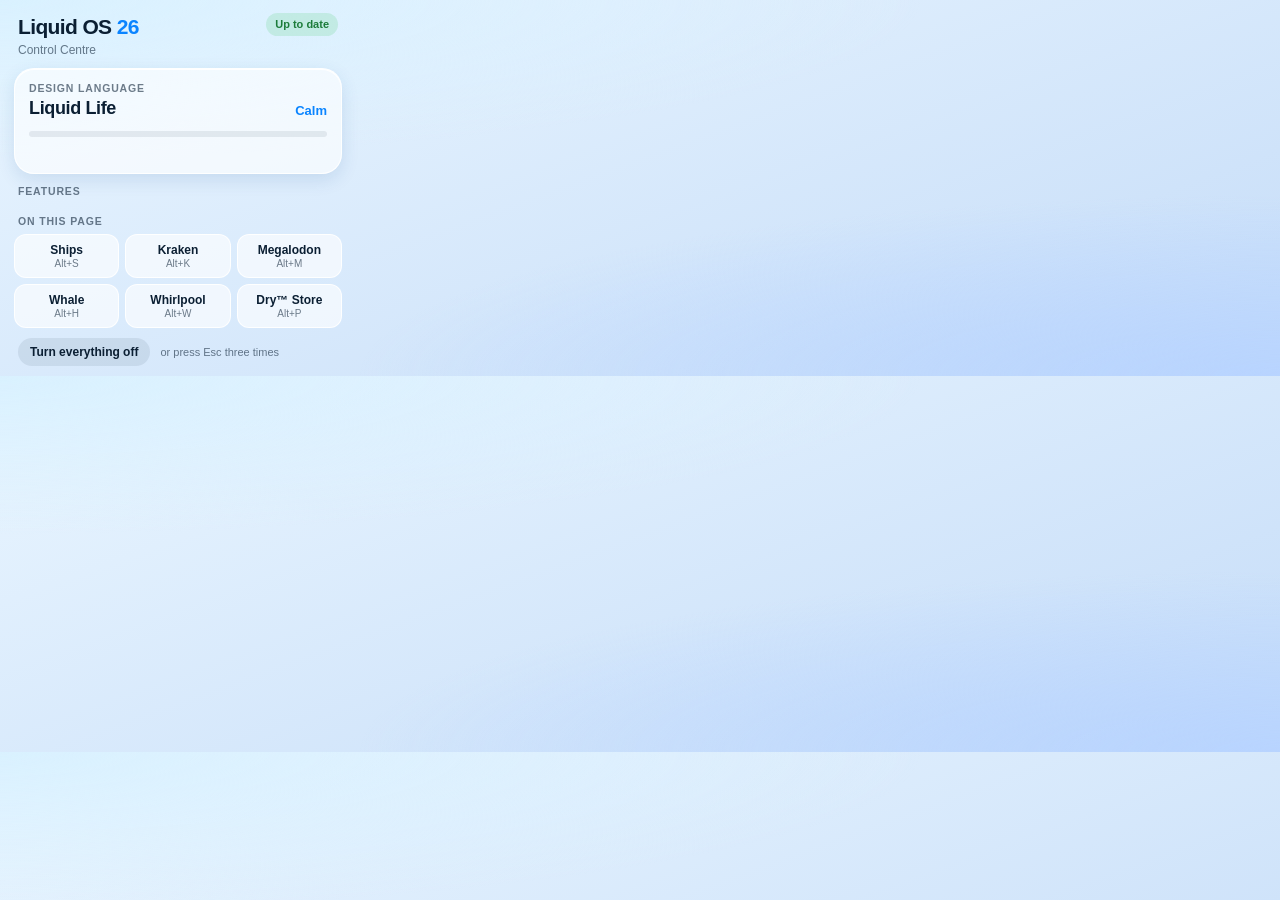
==== LiquidOS/popup/popup.html @ 7fae197a "Combine all features into one Liquid OS 26 extension Merge Liquid Life and the five separate teammat" ====
<!doctype html>
<html lang="en">
<head>
  <meta charset="utf-8">
  <title>Liquid OS Control Centre</title>
  <link rel="stylesheet" href="popup.css">
</head>
<body>
  <header>
    <div>
      <h1>Liquid OS <span>26</span></h1>
      <p>Control Centre</p>
    </div>
    <div class="badge">Up to date</div>
  </header>

  <section class="card hero">
    <div class="row">
      <div>
        <div class="eyebrow">Design language</div>
        <div class="title">Liquid Life</div>
      </div>
      <div class="state" id="stageName">Calm</div>
    </div>
    <div class="segments" id="stages" role="radiogroup" aria-label="Liquid Life level"></div>
    <div class="hint" id="stageHint"></div>
  </section>

  <div class="eyebrow pad">Features</div>
  <section class="tiles" id="tiles"></section>

  <div class="eyebrow pad">On this page</div>
  <section class="actions" id="actions"></section>

  <footer>
    <button id="allOff">Turn everything off</button>
    <span>or press Esc three times</span>
  </footer>

  <script src="popup.js"></script>
</body>
</html>
---- LiquidOS/popup/popup.css ----
:root {
  --ink: #0b1f33;
  --muted: rgba(11, 31, 51, .58);
  --glass: rgba(255, 255, 255, .62);
  --glass-strong: rgba(255, 255, 255, .86);
  --edge: rgba(255, 255, 255, .9);
  --blue: #0a84ff;
  --font: -apple-system, BlinkMacSystemFont, "SF Pro Text", "Segoe UI", Roboto, sans-serif;
}

* { box-sizing: border-box; }

body {
  margin: 0; width: 356px; padding: 13px 14px 10px;
  font: 500 13px/1.35 var(--font); color: var(--ink);
  background:
    radial-gradient(120% 70% at 0% 0%, #d9f1ff 0, transparent 60%),
    radial-gradient(120% 80% at 100% 100%, #b8d4ff 0, transparent 60%),
    linear-gradient(160deg, #eaf6ff, #c5dcf8);
}

header { display: flex; justify-content: space-between; align-items: flex-start; margin: 0 4px 9px; }
h1 { margin: 0; font-size: 21px; font-weight: 800; letter-spacing: -.03em; }
h1 span { color: var(--blue); }
header p { margin: 1px 0 0; color: var(--muted); font-size: 12px; }
.badge {
  font-size: 11px; font-weight: 600; padding: 4px 9px; border-radius: 999px;
  background: rgba(52, 199, 89, .16); color: #1c7c3a;
}

.eyebrow { font-size: 10.5px; font-weight: 700; letter-spacing: .08em; text-transform: uppercase; color: var(--muted); }
.eyebrow.pad { margin: 10px 4px 6px; }

.card {
  background: var(--glass); border: 1px solid var(--edge); border-radius: 20px; padding: 12px 14px;
  box-shadow: inset 0 1px 0 #fff, 0 6px 18px rgba(20, 70, 140, .12);
}
.row { display: flex; justify-content: space-between; align-items: flex-end; }
.title { font-size: 18px; font-weight: 700; letter-spacing: -.02em; margin-top: 1px; }
.state { font-size: 13px; font-weight: 700; color: var(--blue); }
.hint { margin-top: 8px; font-size: 11.5px; color: var(--muted); min-height: 16px; }

.segments {
  display: grid; grid-template-columns: repeat(6, 1fr); gap: 3px; margin-top: 11px; padding: 3px;
  background: rgba(11, 31, 51, .08); border-radius: 12px;
}
.segments button {
  all: unset; text-align: center; padding: 7px 0; border-radius: 9px; cursor: pointer;
  font: 700 12px var(--font); color: var(--muted);
}
.segments button:hover { background: rgba(255, 255, 255, .5); }
.segments button.on { background: #fff; color: var(--blue); box-shadow: 0 1px 4px rgba(11, 31, 51, .18); }
.segments button:focus-visible, .tile:focus-visible, .actions button:focus-visible, footer button:focus-visible {
  outline: 2px solid var(--blue); outline-offset: 2px;
}

.tiles { display: grid; grid-template-columns: 1fr 1fr; gap: 8px; }
.tile {
  all: unset; box-sizing: border-box; cursor: pointer; display: flex; gap: 10px; align-items: center;
  padding: 8px 11px; border-radius: 18px; background: var(--glass); border: 1px solid var(--edge);
  box-shadow: inset 0 1px 0 #fff, 0 4px 12px rgba(20, 70, 140, .09);
  transition: background .15s, color .15s;
}
.tile:hover { background: var(--glass-strong); }
.tile .icon {
  flex: none; width: 34px; height: 34px; border-radius: 50%; display: grid; place-items: center;
  background: rgba(11, 31, 51, .1); color: var(--ink); transition: background .15s, color .15s;
}
.tile .icon svg { width: 18px; height: 18px; }
.tile .name { font-weight: 700; font-size: 12px; line-height: 1.2; white-space: nowrap; }
.tile .sub { font-size: 11px; color: var(--muted); margin-top: 1px; }
.tile.on { background: var(--glass-strong); }
.tile.on .icon { background: var(--blue); color: #fff; }
.tile.on .sub { color: var(--blue); font-weight: 600; }

.actions { display: grid; grid-template-columns: repeat(3, 1fr); gap: 6px; }
.actions button {
  all: unset; box-sizing: border-box; text-align: center; cursor: pointer; padding: 8px 4px; border-radius: 12px;
  background: var(--glass); border: 1px solid var(--edge); font: 600 12px var(--font);
}
.actions button:hover { background: var(--glass-strong); }
.actions button small { display: block; font-weight: 500; font-size: 10px; color: var(--muted); margin-top: 1px; }

footer { display: flex; align-items: center; gap: 10px; margin: 10px 4px 0; font-size: 11px; color: var(--muted); }
footer button {
  all: unset; cursor: pointer; padding: 7px 12px; border-radius: 999px; font: 600 12px var(--font);
  background: rgba(11, 31, 51, .08); color: var(--ink);
}
footer button:hover { background: rgba(11, 31, 51, .14); }
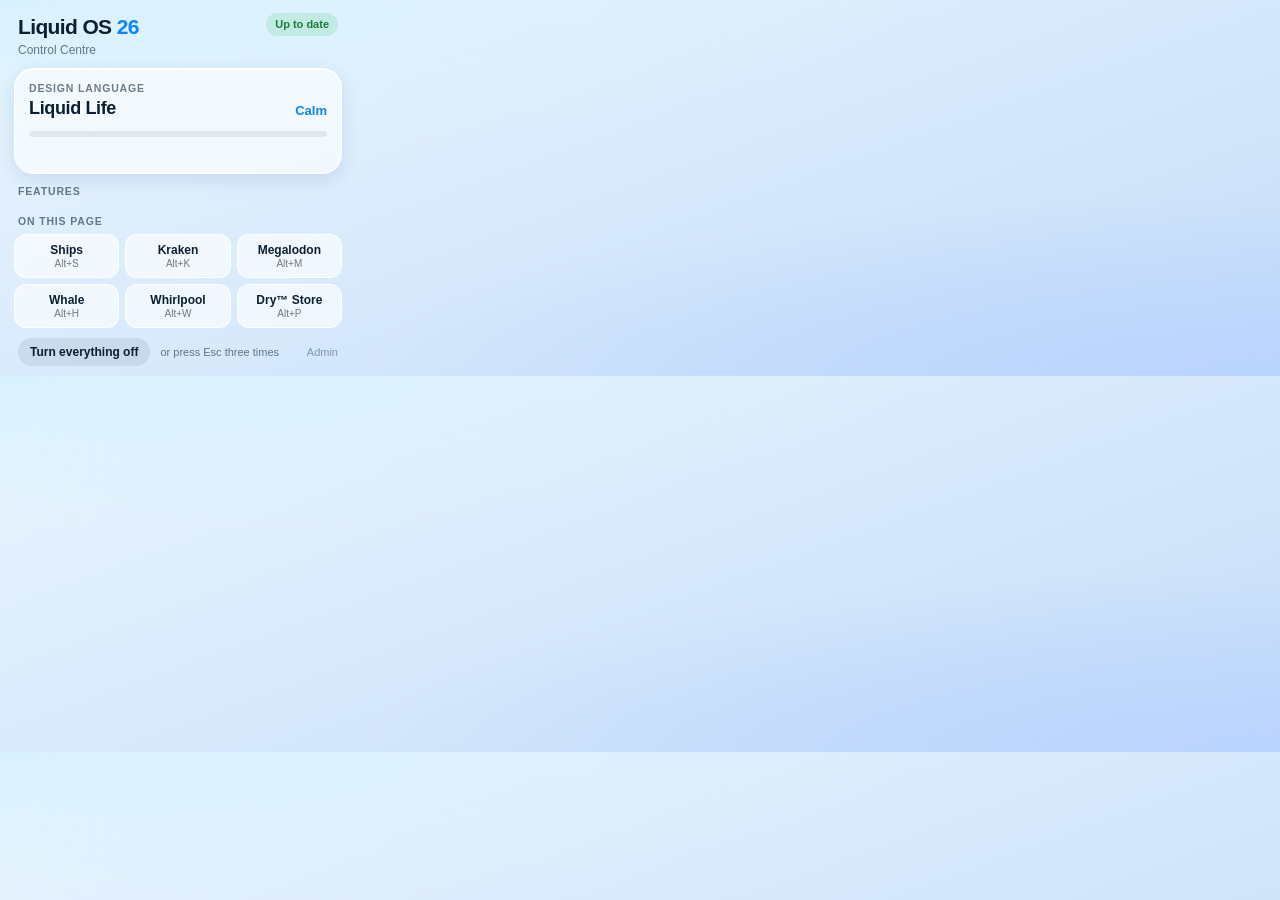
==== commit 15d28763: "Add glaring alerts, fight-back behaviour and an admin panel - Alerts: replace the quiet top-centre n" ====
--- a/LiquidOS/popup/popup.html
+++ b/LiquidOS/popup/popup.html
@@ -35,6 +35,7 @@
   <footer>
     <button id="allOff">Turn everything off</button>
     <span>or press Esc three times</span>
+    <a href="#" id="admin" title="Presenter controls">Admin</a>
   </footer>
 
   <script src="popup.js"></script>
--- a/LiquidOS/popup/popup.css
+++ b/LiquidOS/popup/popup.css
@@ -87,3 +87,6 @@
   background: rgba(11, 31, 51, .08); color: var(--ink);
 }
 footer button:hover { background: rgba(11, 31, 51, .14); }
+
+footer a { margin-left: auto; color: var(--muted); font-size: 11px; text-decoration: none; opacity: .7; }
+footer a:hover { opacity: 1; text-decoration: underline; }
